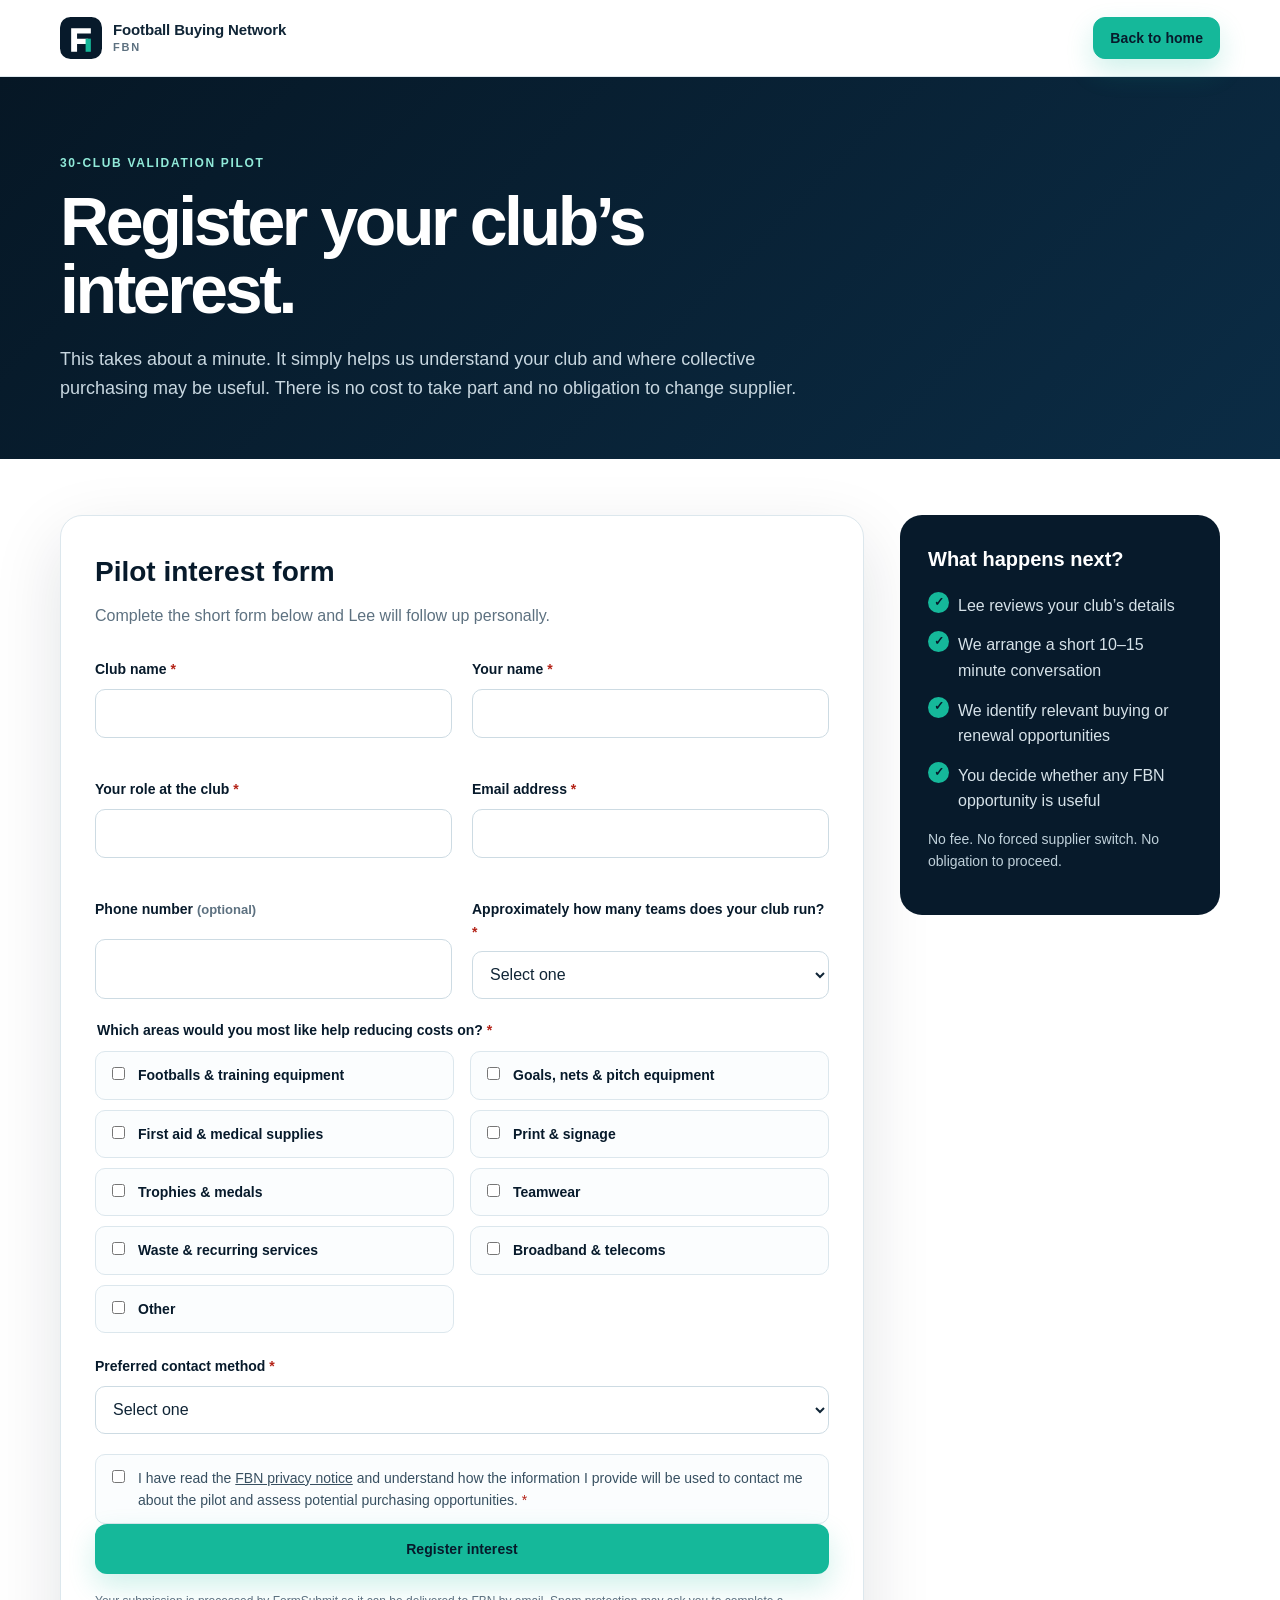
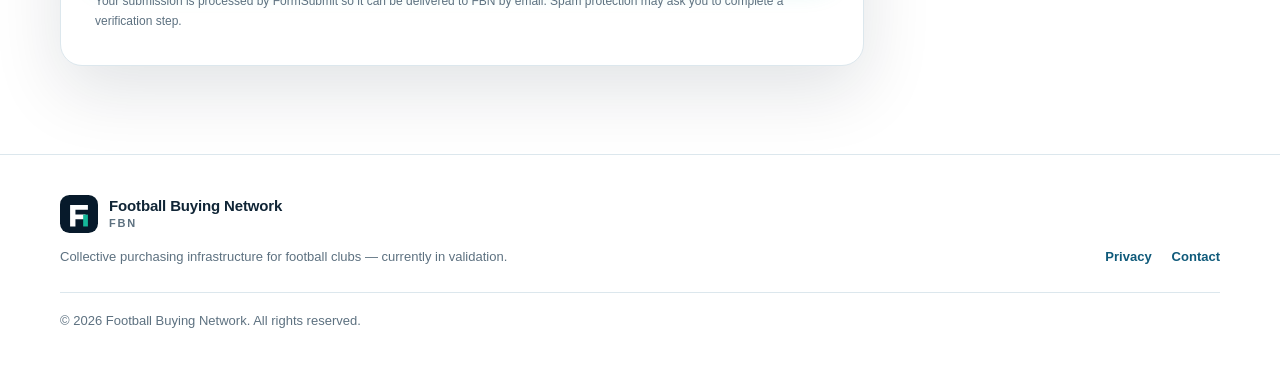
==== join.html @ 56084004 "Add branded FBN pilot interest form" ====
<!doctype html>
<html lang="en">
<head>
  <meta charset="utf-8">
  <meta name="viewport" content="width=device-width, initial-scale=1">
  <meta name="description" content="Register your club's interest in the Football Buying Network 30-club validation pilot.">
  <meta name="theme-color" content="#071a2b">
  <title>Join the Pilot | Football Buying Network</title>
  <link rel="icon" href="assets/logo.svg" type="image/svg+xml">
  <link rel="stylesheet" href="styles.css">
</head>
<body>
  <header class="site-header">
    <div class="wrap nav-wrap">
      <a class="brand" href="index.html" aria-label="Football Buying Network home">
        <img src="assets/logo.svg" alt="" width="42" height="42">
        <span><strong>Football Buying Network</strong><small>FBN</small></span>
      </a>
      <a class="button button-small" href="index.html">Back to home</a>
    </div>
  </header>

  <main>
    <section class="form-hero">
      <div class="wrap">
        <span class="eyebrow eyebrow-light">30-club validation pilot</span>
        <h1>Register your club’s interest.</h1>
        <p>This takes about a minute. It simply helps us understand your club and where collective purchasing may be useful. There is no cost to take part and no obligation to change supplier.</p>
      </div>
    </section>

    <div class="wrap form-shell">
      <section class="form-card" aria-labelledby="form-title">
        <h2 id="form-title">Pilot interest form</h2>
        <p>Complete the short form below and Lee will follow up personally.</p>

        <form action="https://formsubmit.co/lee87mh@gmail.com" method="POST">
          <input type="hidden" name="_subject" value="New FBN Pilot Interest">
          <input type="hidden" name="_next" value="https://lee87mh-jpg.github.io/football-buying-network/thank-you.html">
          <input type="hidden" name="_template" value="table">
          <input type="hidden" name="_url" value="https://lee87mh-jpg.github.io/football-buying-network/join.html">
          <input type="hidden" name="_autoresponse" value="Thanks for registering your interest in the Football Buying Network pilot. Lee will review the details you submitted and get in touch shortly. There is no cost to take part and no obligation to proceed with anything.">
          <input class="honey" type="text" name="_honey" tabindex="-1" autocomplete="off" aria-hidden="true">

          <div class="form-grid">
            <div class="form-group">
              <label for="club">Club name <span class="required">*</span></label>
              <input id="club" name="Club name" type="text" autocomplete="organization" required>
            </div>
            <div class="form-group">
              <label for="name">Your name <span class="required">*</span></label>
              <input id="name" name="Name" type="text" autocomplete="name" required>
            </div>
            <div class="form-group">
              <label for="role">Your role at the club <span class="required">*</span></label>
              <input id="role" name="Role at club" type="text" autocomplete="organization-title" required>
            </div>
            <div class="form-group">
              <label for="email">Email address <span class="required">*</span></label>
              <input id="email" name="email" type="email" autocomplete="email" required>
            </div>
            <div class="form-group">
              <label for="phone">Phone number <span class="note">(optional)</span></label>
              <input id="phone" name="Phone number" type="tel" autocomplete="tel">
            </div>
            <div class="form-group">
              <label for="teams">Approximately how many teams does your club run? <span class="required">*</span></label>
              <select id="teams" name="Approximate team count" required>
                <option value="" selected disabled>Select one</option>
                <option>1–5</option>
                <option>6–10</option>
                <option>11–20</option>
                <option>21–40</option>
                <option>41+</option>
              </select>
            </div>
          </div>

          <fieldset class="form-group full">
            <legend>Which areas would you most like help reducing costs on? <span class="required">*</span></legend>
            <div class="check-grid">
              <label class="check-option"><input type="checkbox" name="Areas of interest" value="Footballs & training equipment"> <span>Footballs & training equipment</span></label>
              <label class="check-option"><input type="checkbox" name="Areas of interest" value="Goals, nets & pitch equipment"> <span>Goals, nets & pitch equipment</span></label>
              <label class="check-option"><input type="checkbox" name="Areas of interest" value="First aid & medical supplies"> <span>First aid & medical supplies</span></label>
              <label class="check-option"><input type="checkbox" name="Areas of interest" value="Print & signage"> <span>Print & signage</span></label>
              <label class="check-option"><input type="checkbox" name="Areas of interest" value="Trophies & medals"> <span>Trophies & medals</span></label>
              <label class="check-option"><input type="checkbox" name="Areas of interest" value="Teamwear"> <span>Teamwear</span></label>
              <label class="check-option"><input type="checkbox" name="Areas of interest" value="Waste & recurring services"> <span>Waste & recurring services</span></label>
              <label class="check-option"><input type="checkbox" name="Areas of interest" value="Broadband & telecoms"> <span>Broadband & telecoms</span></label>
              <label class="check-option"><input type="checkbox" name="Areas of interest" value="Other"> <span>Other</span></label>
            </div>
          </fieldset>

          <div class="form-group full">
            <label for="contact">Preferred contact method <span class="required">*</span></label>
            <select id="contact" name="Preferred contact method" required>
              <option value="" selected disabled>Select one</option>
              <option>Email</option>
              <option>Phone</option>
              <option>Either is fine</option>
            </select>
          </div>

          <label class="check-option" for="privacy-check">
            <input id="privacy-check" name="Privacy acknowledgement" type="checkbox" value="Acknowledged" required>
            <span>I have read the <a href="privacy.html" target="_blank" rel="noopener">FBN privacy notice</a> and understand how the information I provide will be used to contact me about the pilot and assess potential purchasing opportunities. <span class="required">*</span></span>
          </label>

          <button class="button form-submit" type="submit">Register interest</button>
          <p class="form-note">Your submission is processed by FormSubmit so it can be delivered to FBN by email. Spam protection may ask you to complete a verification step.</p>
        </form>
      </section>

      <aside class="form-aside">
        <h3>What happens next?</h3>
        <ul class="tick-list">
          <li>Lee reviews your club’s details</li>
          <li>We arrange a short 10–15 minute conversation</li>
          <li>We identify relevant buying or renewal opportunities</li>
          <li>You decide whether any FBN opportunity is useful</li>
        </ul>
        <p>No fee. No forced supplier switch. No obligation to proceed.</p>
      </aside>
    </div>
  </main>

  <footer class="site-footer">
    <div class="wrap footer-grid">
      <div>
        <a class="brand footer-brand" href="index.html">
          <img src="assets/logo.svg" alt="" width="38" height="38">
          <span><strong>Football Buying Network</strong><small>FBN</small></span>
        </a>
        <p>Collective purchasing infrastructure for football clubs — currently in validation.</p>
      </div>
      <div class="footer-links">
        <a href="privacy.html">Privacy</a>
        <a href="mailto:lee87mh@gmail.com?subject=Football%20Buying%20Network">Contact</a>
      </div>
      <p class="copyright">© <span id="year"></span> Football Buying Network. All rights reserved.</p>
    </div>
  </footer>

  <script src="script.js"></script>
  <script>
    const areaBoxes = Array.from(document.querySelectorAll('input[name="Areas of interest"]'));
    const form = document.querySelector('form');
    form.addEventListener('submit', (event) => {
      if (!areaBoxes.some(box => box.checked)) {
        event.preventDefault();
        areaBoxes[0].setCustomValidity('Please select at least one area.');
        areaBoxes[0].reportValidity();
      }
    });
    areaBoxes.forEach(box => box.addEventListener('change', () => areaBoxes[0].setCustomValidity('')));
  </script>
</body>
</html>
---- styles.css ----
:root {
  --navy: #071a2b;
  --navy-2: #0d2941;
  --blue: #0f5a7a;
  --teal: #15b89a;
  --mint: #c9f7eb;
  --ice: #f3f8fb;
  --ink: #102536;
  --muted: #5d7180;
  --line: #dce7ed;
  --white: #ffffff;
  --shadow: 0 24px 70px rgba(7, 26, 43, 0.12);
  --radius: 22px;
  --max: 1160px;
}

* { box-sizing: border-box; }
html { scroll-behavior: smooth; }
body {
  margin: 0;
  font-family: Inter, ui-sans-serif, -apple-system, BlinkMacSystemFont, "Segoe UI", sans-serif;
  color: var(--ink);
  background: var(--white);
  line-height: 1.6;
}
img { max-width: 100%; display: block; }
a { color: inherit; }
button, a { -webkit-tap-highlight-color: transparent; }
.wrap { width: min(calc(100% - 40px), var(--max)); margin: 0 auto; }
.sr-only {
  position: absolute; width: 1px; height: 1px; padding: 0; margin: -1px;
  overflow: hidden; clip: rect(0,0,0,0); white-space: nowrap; border: 0;
}
.skip-link {
  position: absolute; left: 16px; top: -60px; z-index: 1000;
  padding: 10px 14px; background: var(--white); color: var(--navy);
  border-radius: 8px; transition: top .2s ease;
}
.skip-link:focus { top: 16px; }

.site-header {
  position: sticky;
  top: 0;
  z-index: 50;
  background: rgba(255,255,255,.92);
  backdrop-filter: blur(14px);
  border-bottom: 1px solid rgba(220,231,237,.9);
}
.nav-wrap {
  min-height: 76px;
  display: flex;
  align-items: center;
  justify-content: space-between;
  gap: 24px;
}
.brand {
  display: inline-flex;
  align-items: center;
  gap: 11px;
  text-decoration: none;
}
.brand span { display: grid; line-height: 1.05; gap: 4px; }
.brand strong { font-size: 15px; letter-spacing: -.01em; }
.brand small { font-size: 11px; color: var(--muted); letter-spacing: .16em; font-weight: 800; }
.site-nav { display: flex; align-items: center; gap: 24px; }
.site-nav > a:not(.button) {
  text-decoration: none;
  font-size: 14px;
  font-weight: 700;
  color: #385061;
}
.site-nav > a:not(.button):hover { color: var(--blue); }
.menu-toggle { display: none; }

.button {
  display: inline-flex;
  align-items: center;
  justify-content: center;
  min-height: 50px;
  padding: 0 20px;
  background: var(--teal);
  color: var(--navy);
  border: 1px solid var(--teal);
  border-radius: 12px;
  text-decoration: none;
  font-size: 14px;
  font-weight: 850;
  letter-spacing: .005em;
  box-shadow: 0 12px 28px rgba(21,184,154,.2);
  transition: transform .15s ease, box-shadow .15s ease, background .15s ease;
}
.button:hover { transform: translateY(-1px); box-shadow: 0 16px 34px rgba(21,184,154,.25); }
.button-small { min-height: 42px; padding: 0 16px; }
.button-ghost { background: transparent; color: var(--white); border-color: rgba(255,255,255,.34); box-shadow: none; }
.button-ghost:hover { background: rgba(255,255,255,.08); }
.button-light { background: var(--white); border-color: var(--white); color: var(--navy); box-shadow: none; }

.hero {
  color: var(--white);
  background:
    radial-gradient(circle at 82% 25%, rgba(21,184,154,.22), transparent 27%),
    linear-gradient(135deg, #061725 0%, #0b2c45 68%, #0b3650 100%);
  padding: 92px 0 78px;
}
.hero-grid {
  display: grid;
  grid-template-columns: 1.2fr .8fr;
  gap: 70px;
  align-items: center;
}
.eyebrow {
  display: inline-block;
  margin-bottom: 14px;
  color: var(--blue);
  font-size: 12px;
  font-weight: 900;
  letter-spacing: .14em;
  text-transform: uppercase;
}
.hero .eyebrow { color: #7fe5d1; }
.eyebrow-light { color: #91ead9; }
.hero h1 {
  max-width: 780px;
  margin: 0;
  font-size: clamp(48px, 6vw, 78px);
  line-height: .98;
  letter-spacing: -.055em;
  font-weight: 900;
}
.lead {
  max-width: 700px;
  margin: 28px 0 0;
  font-size: clamp(18px, 2vw, 22px);
  color: #c9d8e2;
  line-height: 1.55;
}
.hero-actions { display: flex; gap: 12px; flex-wrap: wrap; margin-top: 34px; }
.micro { margin: 18px 0 0; color: #93aebe; font-size: 13px; }

.hero-card {
  background: rgba(255,255,255,.08);
  border: 1px solid rgba(255,255,255,.15);
  border-radius: 24px;
  padding: 30px;
  box-shadow: 0 26px 70px rgba(0,0,0,.2);
}
.card-label { margin: 0 0 22px; color: #8be7d5; font-size: 12px; font-weight: 900; text-transform: uppercase; letter-spacing: .13em; }
.flow-list { margin: 0; padding: 0; list-style: none; display: grid; gap: 24px; }
.flow-list li { display: grid; grid-template-columns: 46px 1fr; gap: 14px; }
.flow-list li > span {
  width: 46px; height: 46px; display: grid; place-items: center;
  border-radius: 50%; background: rgba(21,184,154,.16); color: #8be7d5;
  font-size: 12px; font-weight: 900;
}
.flow-list strong { display: block; margin-top: 1px; font-size: 16px; }
.flow-list p { margin: 5px 0 0; color: #b9cbd6; font-size: 14px; line-height: 1.5; }

.proof-strip { border-bottom: 1px solid var(--line); background: var(--white); }
.proof-grid { display: grid; grid-template-columns: repeat(3,1fr); }
.proof-grid > div {
  min-height: 116px;
  padding: 26px 32px;
  display: flex;
  flex-direction: column;
  justify-content: center;
  border-right: 1px solid var(--line);
}
.proof-grid > div:first-child { border-left: 1px solid var(--line); }
.proof-grid strong { font-size: 24px; letter-spacing: -.03em; color: var(--navy); }
.proof-grid span { font-size: 13px; color: var(--muted); }

.section { padding: 92px 0; }
.section-tint { background: var(--ice); }
.section h2 {
  margin: 0;
  max-width: 800px;
  color: var(--navy);
  font-size: clamp(34px, 4vw, 52px);
  line-height: 1.05;
  letter-spacing: -.045em;
}
.split { display: grid; grid-template-columns: .9fr 1.1fr; gap: 80px; align-items: start; }
.rich-copy p { margin: 0 0 20px; color: #445d6d; font-size: 18px; }
.rich-copy p:last-child { margin-bottom: 0; }

.steps { margin-top: 46px; display: grid; grid-template-columns: repeat(3,1fr); gap: 18px; }
.step-card {
  background: var(--white);
  border: 1px solid var(--line);
  border-radius: var(--radius);
  padding: 30px;
  box-shadow: 0 8px 30px rgba(7,26,43,.04);
}
.step-no { font-size: 12px; font-weight: 900; color: var(--teal); letter-spacing: .12em; }
.step-card h3 { margin: 24px 0 10px; font-size: 20px; color: var(--navy); }
.step-card p { margin: 0; color: var(--muted); font-size: 15px; }

.section-head {
  display: flex;
  justify-content: space-between;
  gap: 60px;
  align-items: end;
}
.section-head > p { max-width: 440px; margin: 0; color: var(--muted); font-size: 16px; }
.category-grid { margin-top: 44px; display: grid; grid-template-columns: repeat(4,1fr); gap: 14px; }
.category {
  min-height: 112px;
  padding: 22px;
  display: flex;
  align-items: end;
  border: 1px solid var(--line);
  border-radius: 16px;
  background: linear-gradient(180deg,#fff 0%,#f9fcfd 100%);
  color: var(--navy);
  font-weight: 800;
  line-height: 1.25;
}
.note { margin: 24px 0 0; color: var(--muted); font-size: 13px; }

.pilot { background: var(--navy); color: var(--white); }
.pilot h2 { color: var(--white); }
.pilot-grid { display: grid; grid-template-columns: 1.05fr .95fr; gap: 70px; align-items: start; }
.pilot-grid > div:first-child > p { color: #bfd0da; font-size: 17px; }
.pilot-panel {
  padding: 32px;
  background: rgba(255,255,255,.07);
  border: 1px solid rgba(255,255,255,.14);
  border-radius: var(--radius);
}
.pilot-panel h3 { margin: 0 0 20px; font-size: 20px; }
.tick-list { list-style: none; margin: 0 0 28px; padding: 0; display: grid; gap: 14px; }
.tick-list li { position: relative; padding-left: 30px; color: #d6e2e9; }
.tick-list li::before {
  content: "✓";
  position: absolute; left: 0; top: -1px;
  width: 21px; height: 21px;
  display: grid; place-items: center;
  background: var(--teal); color: var(--navy);
  border-radius: 50%; font-size: 12px; font-weight: 900;
}

.principle-grid { margin-top: 42px; display: grid; grid-template-columns: repeat(3,1fr); gap: 24px; }
.principle-grid article { border-top: 3px solid var(--teal); padding-top: 22px; }
.principle-grid h3 { margin: 0 0 8px; color: var(--navy); font-size: 19px; }
.principle-grid p { margin: 0; color: var(--muted); }

.about-grid { display: grid; grid-template-columns: .75fr 1.25fr; gap: 80px; align-items: center; }
.founder-card {
  padding: 30px;
  display: flex;
  align-items: center;
  gap: 18px;
  background: var(--white);
  border: 1px solid var(--line);
  border-radius: var(--radius);
  box-shadow: var(--shadow);
}
.founder-mark {
  width: 78px; height: 78px; border-radius: 20px;
  display: grid; place-items: center;
  background: var(--navy); color: #8be7d5;
  font-size: 24px; font-weight: 900; letter-spacing: -.04em;
}
.founder-card strong { display: block; font-size: 18px; color: var(--navy); }
.founder-card span { display: block; color: var(--muted); font-size: 13px; margin-top: 2px; }
.about-grid > div:last-child > p { color: var(--muted); font-size: 17px; }

.faq-list { max-width: 900px; margin-top: 42px; border-top: 1px solid var(--line); }
details { border-bottom: 1px solid var(--line); }
summary {
  cursor: pointer;
  list-style: none;
  padding: 22px 42px 22px 0;
  position: relative;
  color: var(--navy);
  font-weight: 800;
}
summary::-webkit-details-marker { display: none; }
summary::after {
  content: "+";
  position: absolute; right: 4px; top: 17px;
  font-size: 26px; font-weight: 400; color: var(--teal);
}
details[open] summary::after { content: "–"; }
details p { margin: -2px 0 24px; max-width: 760px; color: var(--muted); }

.cta { padding-top: 10px; }
.cta-box {
  min-height: 300px;
  padding: 54px;
  border-radius: 26px;
  display: flex;
  align-items: center;
  justify-content: space-between;
  gap: 40px;
  color: var(--white);
  background: linear-gradient(120deg,var(--navy) 0%,#0c3c57 100%);
}
.cta-box h2 { color: var(--white); max-width: 720px; }
.cta-box p { margin: 14px 0 0; color: #bed0da; }

.site-footer { padding: 40px 0; border-top: 1px solid var(--line); }
.footer-grid {
  display: grid;
  grid-template-columns: 1fr auto;
  gap: 24px;
  align-items: end;
}
.footer-brand { margin-bottom: 14px; }
.site-footer p { margin: 0; color: var(--muted); font-size: 13px; }
.footer-links { display: flex; gap: 20px; }
.footer-links a { color: var(--blue); font-size: 13px; font-weight: 800; text-decoration: none; }
.copyright { grid-column: 1 / -1; padding-top: 18px; border-top: 1px solid var(--line); }

.privacy-hero { padding: 74px 0 30px; background: var(--ice); }
.privacy-hero h1 { margin: 0; font-size: clamp(42px,5vw,64px); color: var(--navy); letter-spacing: -.05em; }
.privacy-content { max-width: 780px; padding: 58px 0 90px; }
.privacy-content h2 { margin: 42px 0 10px; font-size: 25px; }
.privacy-content p, .privacy-content li { color: #4d6473; }
.privacy-content a { color: var(--blue); }

@media (max-width: 900px) {
  .site-nav {
    display: none;
    position: absolute;
    left: 20px; right: 20px; top: 68px;
    padding: 18px;
    flex-direction: column;
    align-items: stretch;
    gap: 4px;
    background: var(--white);
    border: 1px solid var(--line);
    border-radius: 16px;
    box-shadow: var(--shadow);
  }
  .site-nav.open { display: flex; }
  .site-nav > a:not(.button) { padding: 12px 8px; }
  .menu-toggle {
    width: 44px; height: 44px; border: 0; background: transparent;
    display: grid; align-content: center; gap: 5px; cursor: pointer;
  }
  .menu-toggle span:not(.sr-only) { width: 24px; height: 2px; background: var(--navy); justify-self: end; }
  .hero { padding-top: 70px; }
  .hero-grid, .split, .pilot-grid, .about-grid { grid-template-columns: 1fr; gap: 44px; }
  .steps, .principle-grid { grid-template-columns: 1fr; }
  .category-grid { grid-template-columns: repeat(2,1fr); }
  .section-head { align-items: start; flex-direction: column; gap: 18px; }
  .cta-box { align-items: flex-start; flex-direction: column; }
}

@media (max-width: 600px) {
  .wrap { width: min(calc(100% - 28px), var(--max)); }
  .nav-wrap { min-height: 68px; }
  .brand strong { font-size: 13px; }
  .hero { padding: 56px 0 54px; }
  .hero h1 { font-size: clamp(43px, 13vw, 62px); }
  .hero-card { padding: 22px; }
  .proof-grid { grid-template-columns: 1fr; }
  .proof-grid > div { min-height: 86px; border-right: 1px solid var(--line); border-left: 1px solid var(--line); border-bottom: 1px solid var(--line); }
  .proof-grid > div:first-child { border-top: 0; }
  .section { padding: 68px 0; }
  .category-grid { grid-template-columns: 1fr; }
  .category { min-height: 92px; }
  .cta { padding-top: 0; }
  .cta-box { padding: 34px 24px; border-radius: 20px; }
  .footer-grid { grid-template-columns: 1fr; align-items: start; }
  .copyright { grid-column: 1; }
}


/* Pilot interest form */
.form-hero {
  background: linear-gradient(135deg, #061725 0%, #0b2c45 100%);
  color: var(--white);
  padding: 72px 0 56px;
}
.form-hero h1 {
  margin: 0;
  max-width: 780px;
  font-size: clamp(42px, 5.6vw, 68px);
  line-height: 1;
  letter-spacing: -.05em;
}
.form-hero p {
  max-width: 760px;
  margin: 22px 0 0;
  color: #c8d7e0;
  font-size: 18px;
}
.form-shell {
  display: grid;
  grid-template-columns: minmax(0, 1fr) 320px;
  gap: 36px;
  align-items: start;
  padding: 56px 0 88px;
}
.form-card {
  background: var(--white);
  border: 1px solid var(--line);
  border-radius: var(--radius);
  box-shadow: var(--shadow);
  padding: 34px;
}
.form-card h2 { margin: 0 0 8px; color: var(--navy); font-size: 28px; }
.form-card > p { margin: 0 0 30px; color: var(--muted); }
.form-grid { display: grid; grid-template-columns: 1fr 1fr; gap: 20px; }
.form-group { display: grid; gap: 8px; margin-bottom: 20px; }
.form-group.full { grid-column: 1 / -1; }
.form-group label, .form-group legend {
  font-size: 14px;
  font-weight: 800;
  color: var(--navy);
}
.form-group legend { margin-bottom: 10px; }
.required { color: #b42318; }
.form-card input[type="text"],
.form-card input[type="email"],
.form-card input[type="tel"],
.form-card select,
.form-card textarea {
  width: 100%;
  min-height: 48px;
  padding: 11px 13px;
  border: 1px solid #cddbe3;
  border-radius: 10px;
  background: #fff;
  color: var(--ink);
  font: inherit;
}
.form-card input:focus,
.form-card select:focus,
.form-card textarea:focus {
  outline: 3px solid rgba(21,184,154,.18);
  border-color: var(--teal);
}
.form-card fieldset { border: 0; padding: 0; margin: 0 0 22px; }
.check-grid {
  display: grid;
  grid-template-columns: 1fr 1fr;
  gap: 10px 16px;
}
.check-option {
  display: flex;
  gap: 10px;
  align-items: flex-start;
  padding: 12px;
  border: 1px solid var(--line);
  border-radius: 10px;
  background: #fbfdfe;
  font-size: 14px;
  color: #385061;
}
.check-option input { margin-top: 3px; }
.form-note {
  margin: 18px 0 0;
  font-size: 12px;
  color: var(--muted);
}
.form-note a { color: var(--blue); }
.form-submit { width: 100%; border: 0; cursor: pointer; }
.form-aside {
  background: var(--navy);
  color: var(--white);
  border-radius: var(--radius);
  padding: 28px;
}
.form-aside h3 { margin: 0 0 18px; font-size: 20px; }
.form-aside p { color: #bfd0da; font-size: 14px; }
.form-aside .tick-list { margin-bottom: 0; }
.cta-actions { display: flex; gap: 12px; flex-wrap: wrap; }
.thanks-wrap {
  min-height: 64vh;
  display: grid;
  place-items: center;
  padding: 70px 0;
}
.thanks-card {
  width: min(100%, 720px);
  text-align: center;
  padding: 46px 34px;
  border: 1px solid var(--line);
  border-radius: var(--radius);
  box-shadow: var(--shadow);
  background: var(--white);
}
.thanks-mark {
  width: 64px; height: 64px; margin: 0 auto 20px;
  display: grid; place-items: center;
  border-radius: 50%;
  background: var(--mint);
  color: var(--navy);
  font-size: 28px; font-weight: 900;
}
.thanks-card h1 { margin: 0; color: var(--navy); font-size: clamp(34px, 5vw, 48px); letter-spacing: -.04em; }
.thanks-card p { color: var(--muted); max-width: 560px; margin: 16px auto 26px; }
.honey { display: none !important; }

@media (max-width: 900px) {
  .form-shell { grid-template-columns: 1fr; }
  .form-aside { order: -1; }
}
@media (max-width: 600px) {
  .form-card { padding: 24px 18px; }
  .form-grid, .check-grid { grid-template-columns: 1fr; }
  .form-hero { padding: 54px 0 42px; }
}
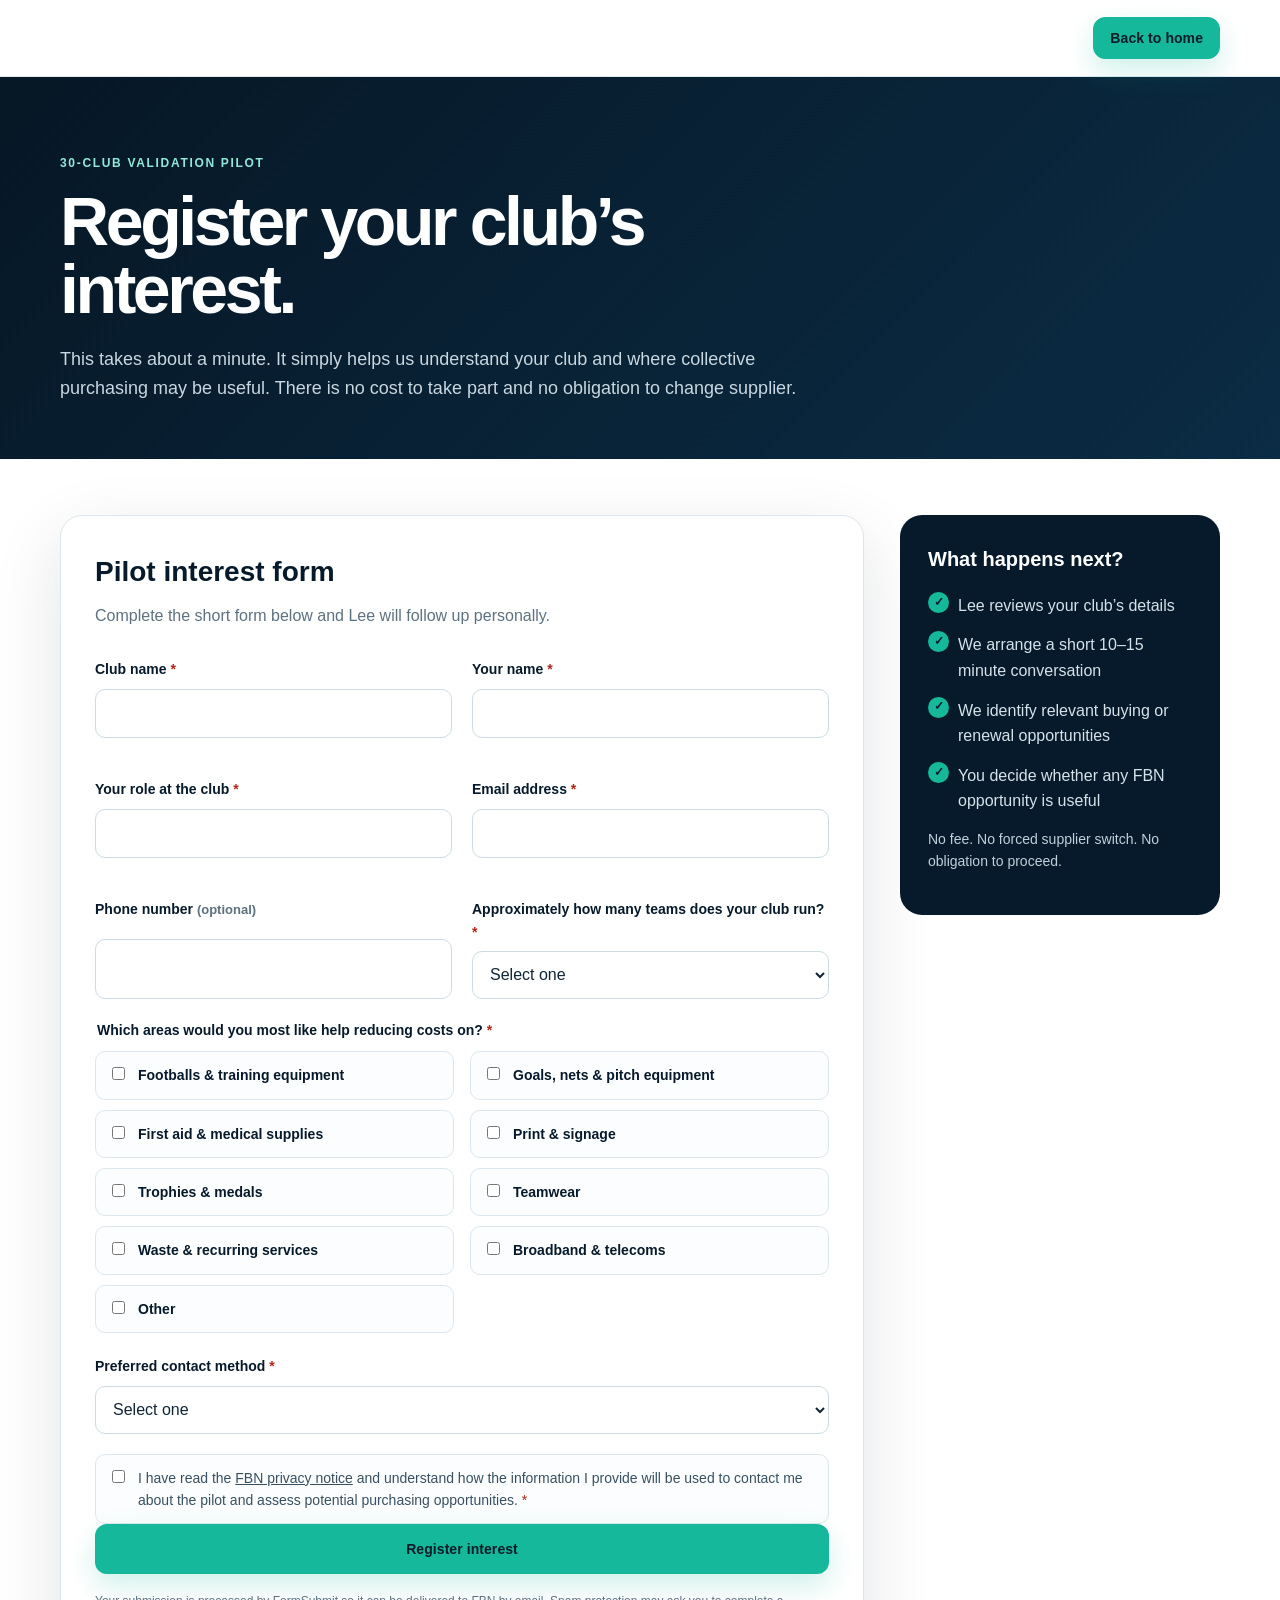
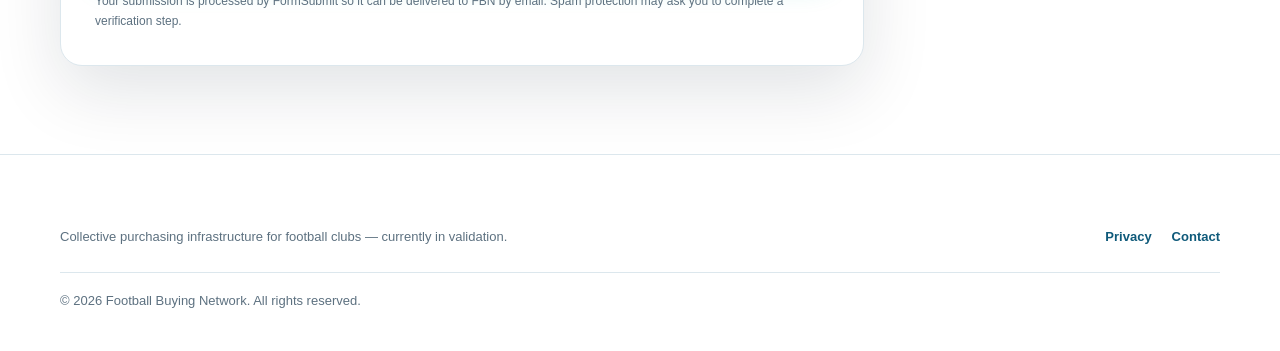
==== commit b09c5306: "Apply final FBN logo to join.html" ====
--- a/join.html
+++ b/join.html
@@ -6,16 +6,15 @@
   <meta name="description" content="Register your club's interest in the Football Buying Network 30-club validation pilot.">
   <meta name="theme-color" content="#071a2b">
   <title>Join the Pilot | Football Buying Network</title>
-  <link rel="icon" href="assets/logo.svg" type="image/svg+xml">
+  <link rel="icon" href="assets/favicon.svg" type="image/svg+xml">
   <link rel="stylesheet" href="styles.css">
 </head>
 <body>
   <header class="site-header">
     <div class="wrap nav-wrap">
       <a class="brand" href="index.html" aria-label="Football Buying Network home">
-        <img src="assets/logo.svg" alt="" width="42" height="42">
-        <span><strong>Football Buying Network</strong><small>FBN</small></span>
-      </a>
+          <img class="brand-logo" src="assets/logo.svg" alt="Football Buying Network">
+        </a>
       <a class="button button-small" href="index.html">Back to home</a>
     </div>
   </header>
@@ -128,8 +127,7 @@
     <div class="wrap footer-grid">
       <div>
         <a class="brand footer-brand" href="index.html">
-          <img src="assets/logo.svg" alt="" width="38" height="38">
-          <span><strong>Football Buying Network</strong><small>FBN</small></span>
+          <img class="brand-logo" src="assets/logo.svg" alt="Football Buying Network">
         </a>
         <p>Collective purchasing infrastructure for football clubs — currently in validation.</p>
       </div>
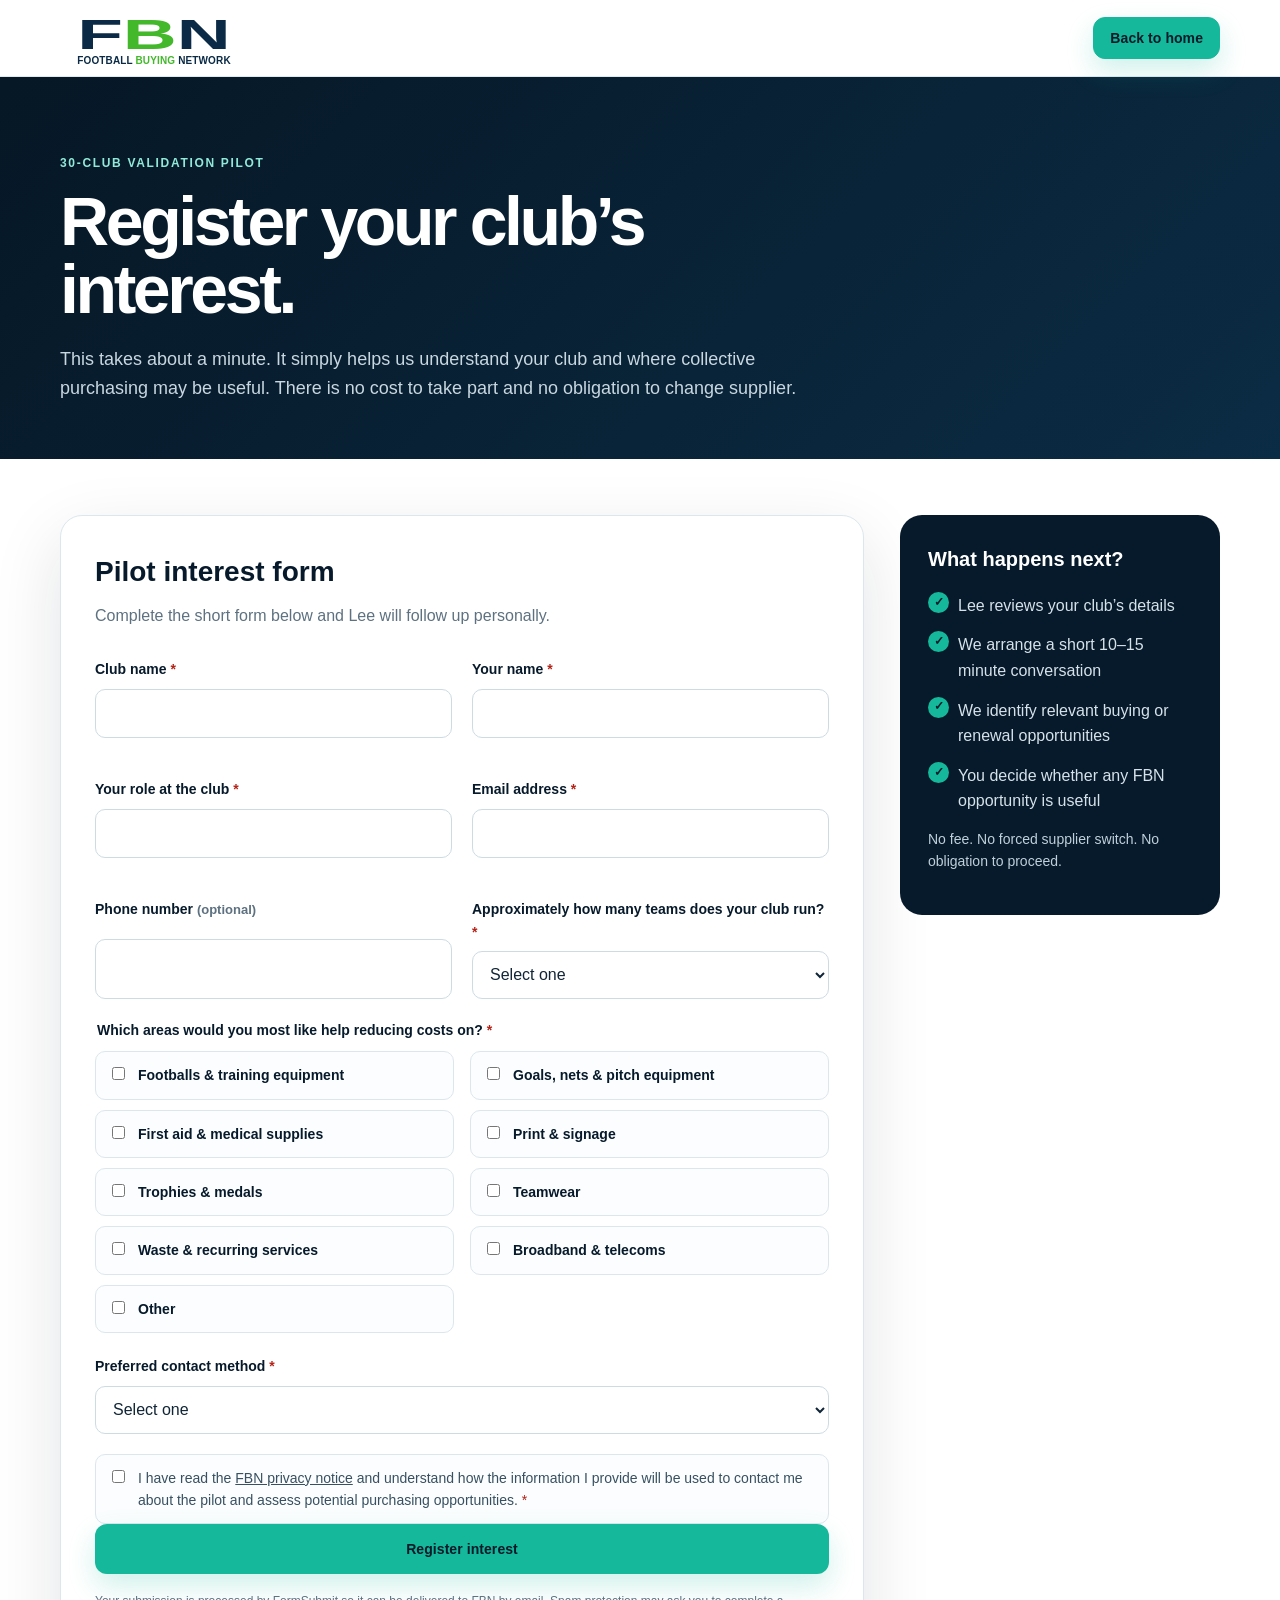
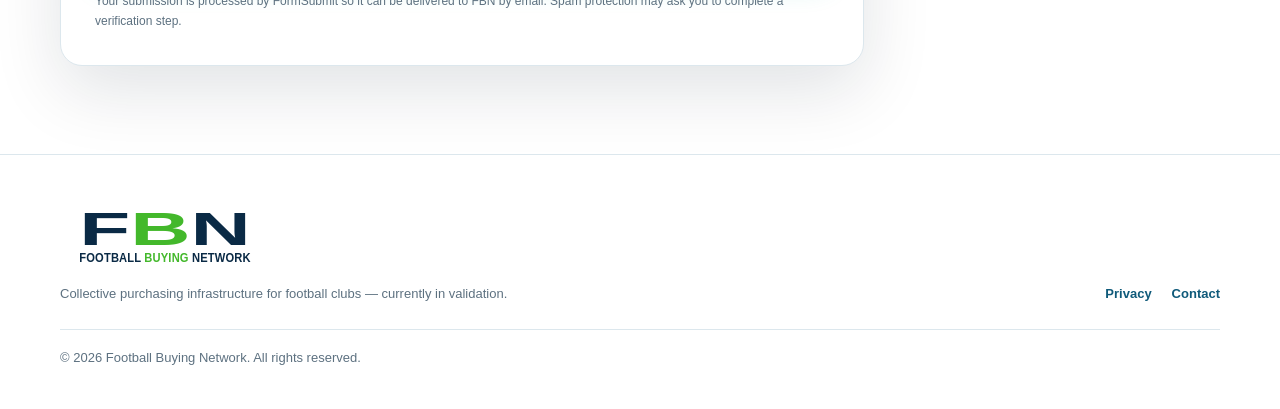
==== commit 2db0959f: "Use final FBN logo asset on join.html" ====
--- a/join.html
+++ b/join.html
@@ -13,7 +13,7 @@
   <header class="site-header">
     <div class="wrap nav-wrap">
       <a class="brand" href="index.html" aria-label="Football Buying Network home">
-          <img class="brand-logo" src="assets/logo.svg" alt="Football Buying Network">
+          <img class="brand-logo" src="assets/fbn-logo.svg?v=20260927-final" alt="Football Buying Network">
         </a>
       <a class="button button-small" href="index.html">Back to home</a>
     </div>
@@ -127,7 +127,7 @@
     <div class="wrap footer-grid">
       <div>
         <a class="brand footer-brand" href="index.html">
-          <img class="brand-logo" src="assets/logo.svg" alt="Football Buying Network">
+          <img class="brand-logo" src="assets/fbn-logo.svg?v=20260927-final" alt="Football Buying Network">
         </a>
         <p>Collective purchasing infrastructure for football clubs — currently in validation.</p>
       </div>
--- a/styles.css
+++ b/styles.css
@@ -56,12 +56,15 @@
 .brand {
   display: inline-flex;
   align-items: center;
-  gap: 11px;
   text-decoration: none;
-}
-.brand span { display: grid; line-height: 1.05; gap: 4px; }
-.brand strong { font-size: 15px; letter-spacing: -.01em; }
-.brand small { font-size: 11px; color: var(--muted); letter-spacing: .16em; font-weight: 800; }
+  flex: 0 0 auto;
+}
+.brand-logo {
+  width: 188px;
+  height: auto;
+  display: block;
+}
+.footer-brand .brand-logo { width: 210px; }
 .site-nav { display: flex; align-items: center; gap: 24px; }
 .site-nav > a:not(.button) {
   text-decoration: none;
@@ -351,7 +354,8 @@
 @media (max-width: 600px) {
   .wrap { width: min(calc(100% - 28px), var(--max)); }
   .nav-wrap { min-height: 68px; }
-  .brand strong { font-size: 13px; }
+  .brand-logo { width: 154px; }
+  .footer-brand .brand-logo { width: 184px; }
   .hero { padding: 56px 0 54px; }
   .hero h1 { font-size: clamp(43px, 13vw, 62px); }
   .hero-card { padding: 22px; }
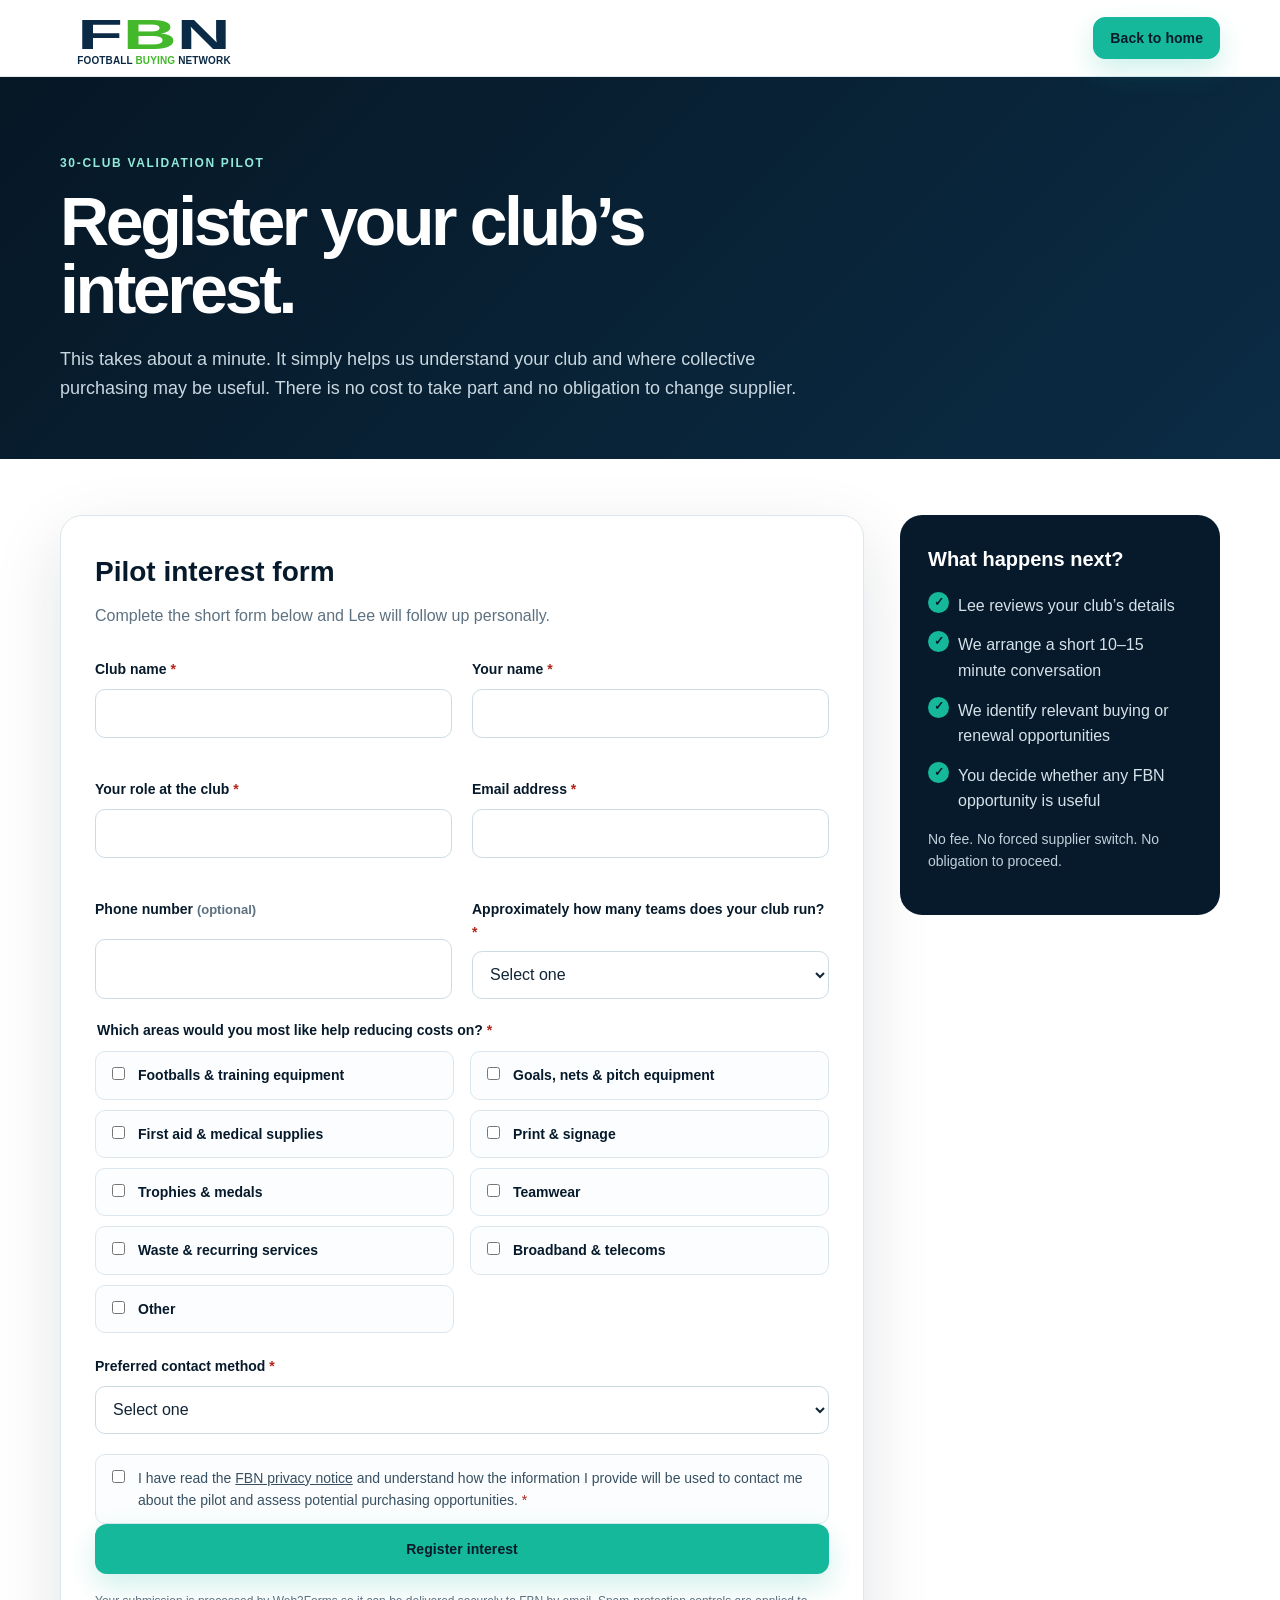
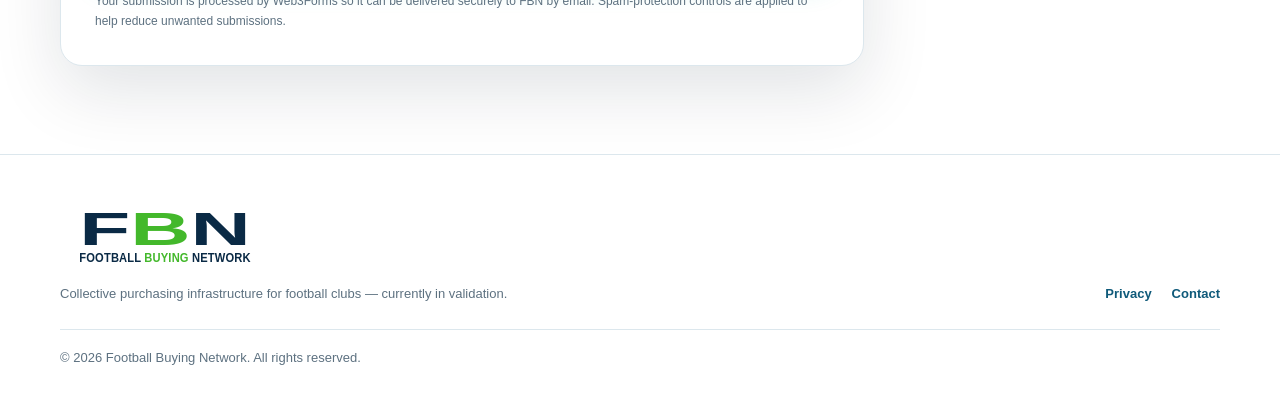
==== commit 96032e74: "Replace FormSubmit with Web3Forms" ====
--- a/join.html
+++ b/join.html
@@ -33,13 +33,11 @@
         <h2 id="form-title">Pilot interest form</h2>
         <p>Complete the short form below and Lee will follow up personally.</p>
 
-        <form action="https://formsubmit.co/lee87mh@gmail.com" method="POST">
-          <input type="hidden" name="_subject" value="New FBN Pilot Interest">
-          <input type="hidden" name="_next" value="https://lee87mh-jpg.github.io/football-buying-network/thank-you.html">
-          <input type="hidden" name="_template" value="table">
-          <input type="hidden" name="_url" value="https://lee87mh-jpg.github.io/football-buying-network/join.html">
-          <input type="hidden" name="_autoresponse" value="Thanks for registering your interest in the Football Buying Network pilot. Lee will review the details you submitted and get in touch shortly. There is no cost to take part and no obligation to proceed with anything.">
-          <input class="honey" type="text" name="_honey" tabindex="-1" autocomplete="off" aria-hidden="true">
+        <form action="https://api.web3forms.com/submit" method="POST">
+          <input type="hidden" name="access_key" value="24cc8421-e1ac-4268-a3cf-7a0f6edebf78">
+          <input type="hidden" name="subject" value="New FBN Pilot Interest">
+          <input type="hidden" name="redirect" value="https://footballbuyingnetwork.co.uk/thank-you.html">
+          <input type="checkbox" name="botcheck" class="honey" style="display:none" tabindex="-1" autocomplete="off" aria-hidden="true">
 
           <div class="form-grid">
             <div class="form-group">
@@ -106,7 +104,7 @@
           </label>
 
           <button class="button form-submit" type="submit">Register interest</button>
-          <p class="form-note">Your submission is processed by FormSubmit so it can be delivered to FBN by email. Spam protection may ask you to complete a verification step.</p>
+          <p class="form-note">Your submission is processed by Web3Forms so it can be delivered securely to FBN by email. Spam-protection controls are applied to help reduce unwanted submissions.</p>
         </form>
       </section>
 
@@ -133,7 +131,7 @@
       </div>
       <div class="footer-links">
         <a href="privacy.html">Privacy</a>
-        <a href="mailto:lee87mh@gmail.com?subject=Football%20Buying%20Network">Contact</a>
+        <a href="mailto:lee@footballbuyingnetwork.co.uk?subject=Football%20Buying%20Network">Contact</a>
       </div>
       <p class="copyright">© <span id="year"></span> Football Buying Network. All rights reserved.</p>
     </div>
